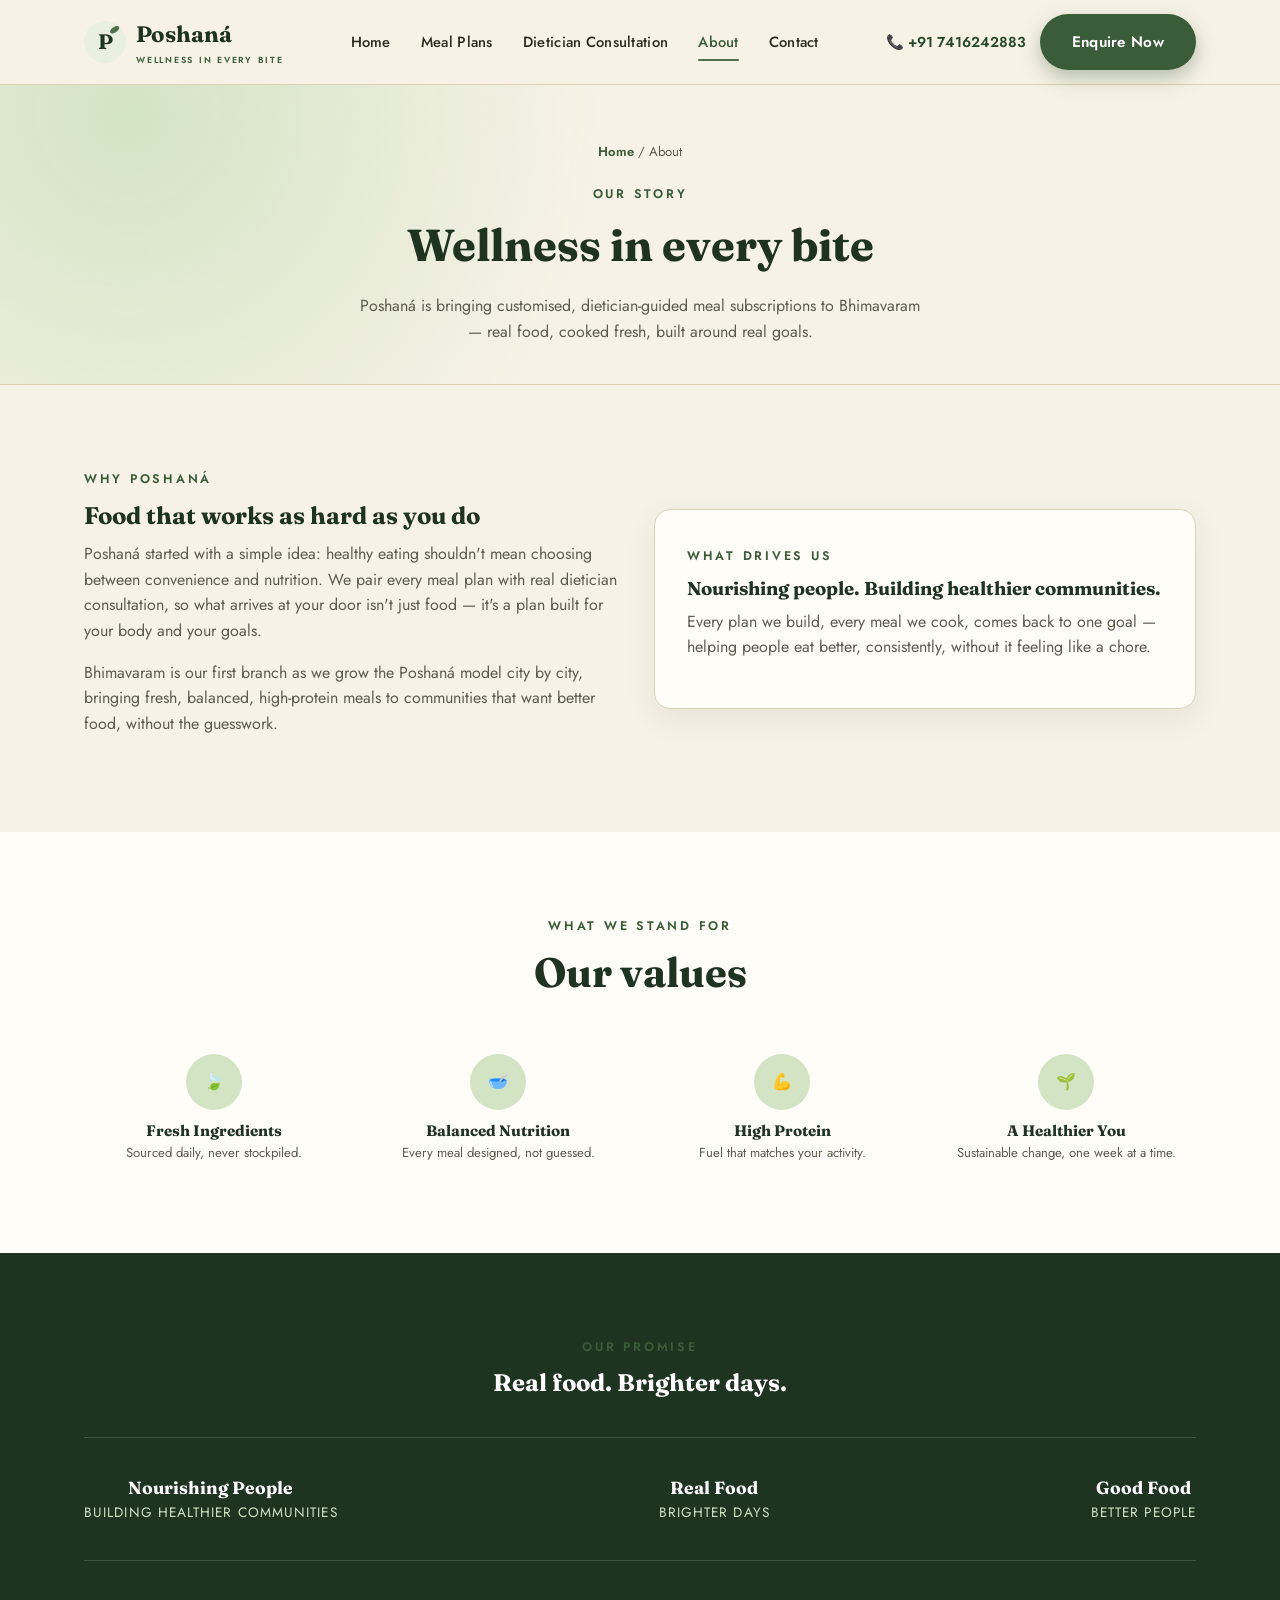
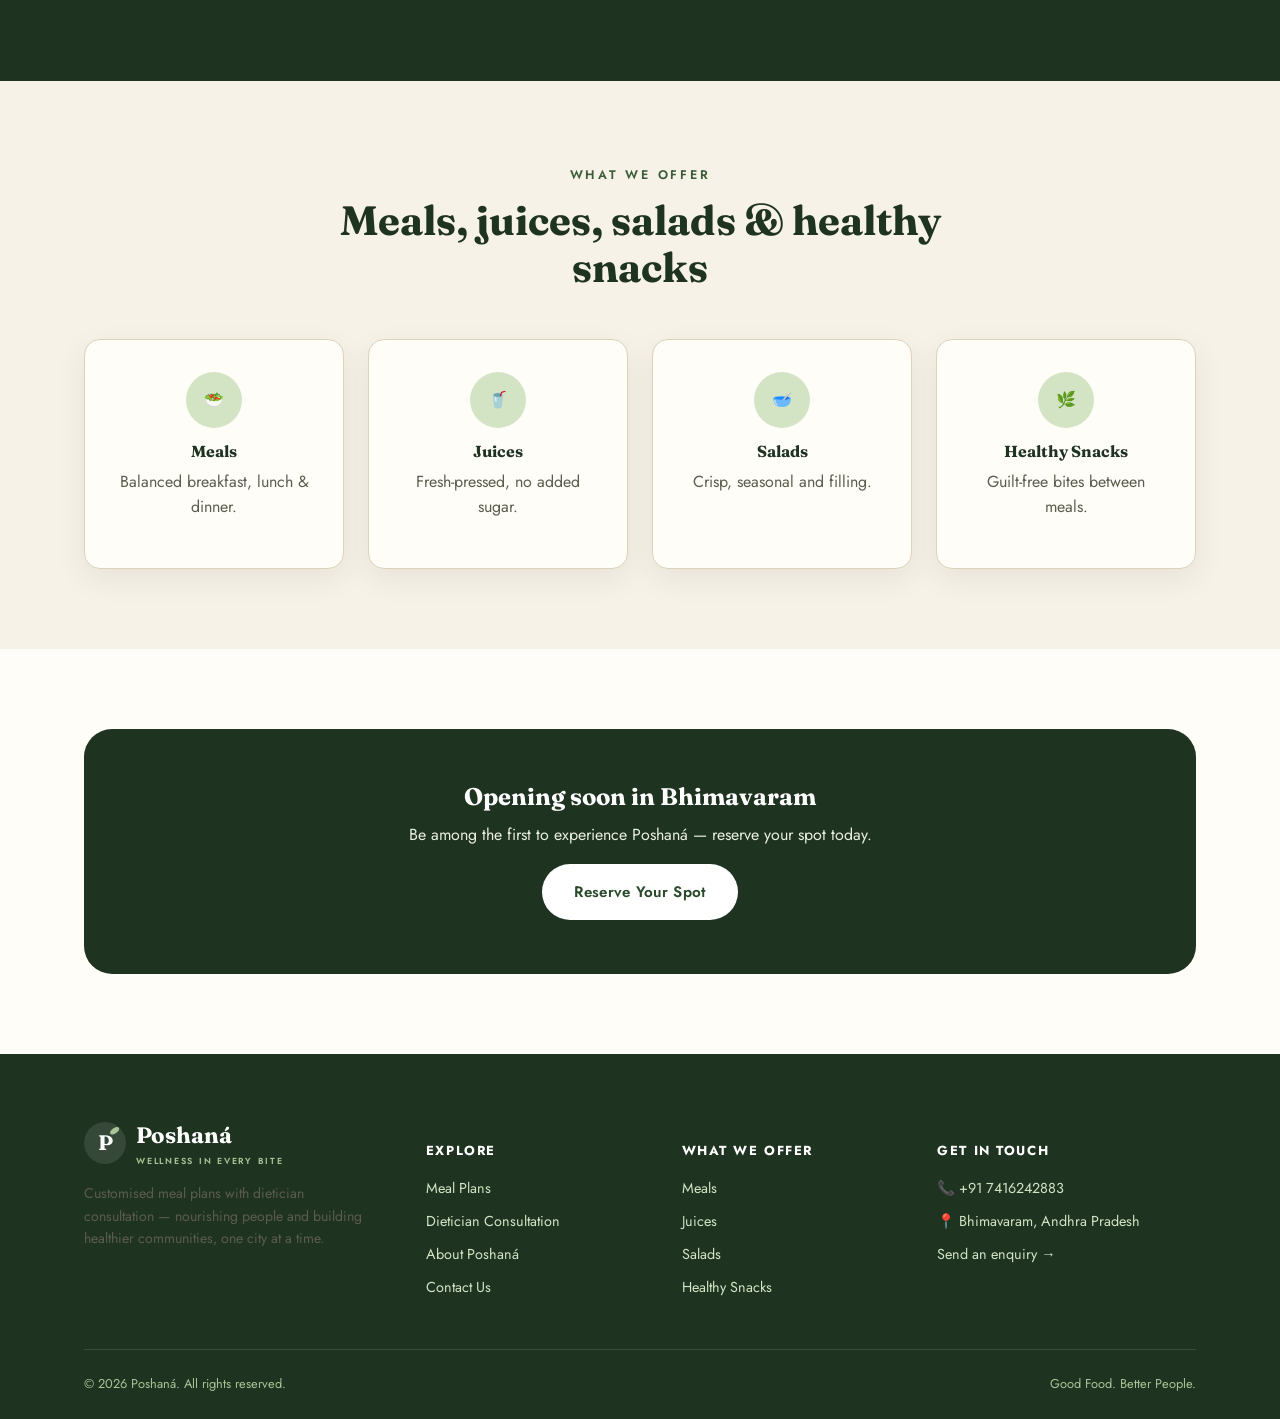
==== about.html @ fd6fdb82 "Build multi-page Poshana website Home, Meal Plans, Dietician Consultation, About and Contact pages w" ====
<!DOCTYPE html>
<html lang="en">
<head>
<meta charset="UTF-8">
<meta name="viewport" content="width=device-width, initial-scale=1.0">
<title>About Poshaná | Wellness in Every Bite</title>
<meta name="description" content="Poshaná is a food franchise bringing customised, dietician-guided meal plans to Bhimavaram — nourishing people and building healthier communities.">
<link rel="icon" href="data:image/svg+xml,<svg xmlns=%22http://www.w3.org/2000/svg%22 viewBox=%220 0 48 48%22><circle cx=%2224%22 cy=%2224%22 r=%2224%22 fill=%22%23284a2b%22/><text x=%2224%22 y=%2233%22 text-anchor=%22middle%22 font-family=%22Georgia,serif%22 font-size=%2226%22 font-weight=%22700%22 fill=%22%23fff%22>P</text></svg>">
<link rel="preconnect" href="https://fonts.googleapis.com">
<link rel="preconnect" href="https://fonts.gstatic.com" crossorigin>
<link href="https://fonts.googleapis.com/css2?family=Fraunces:opsz,wght@9..144,500;9..144,600;9..144,700&family=Jost:wght@400;500;600;700&display=swap" rel="stylesheet">
<link rel="stylesheet" href="css/styles.css">
</head>
<body>

<header class="site-header">
  <nav class="nav">
    <a href="index.html" class="brand">
      <svg class="brand-mark" viewBox="0 0 48 48" xmlns="http://www.w3.org/2000/svg" aria-hidden="true">
        <circle cx="24" cy="24" r="24" fill="var(--green-100)"/>
        <text x="24" y="32" text-anchor="middle" font-family="Fraunces, serif" font-size="24" font-weight="700" fill="var(--green-900)">P</text>
        <ellipse cx="35" cy="10" rx="6" ry="3" fill="var(--green-600)" transform="rotate(-35 35 10)"/>
      </svg>
      <span class="brand-text">Poshaná<small>Wellness in Every Bite</small></span>
    </a>
    <ul class="nav-links">
      <li><a href="index.html">Home</a></li>
      <li><a href="plans.html">Meal Plans</a></li>
      <li><a href="dietician.html">Dietician Consultation</a></li>
      <li><a href="about.html">About</a></li>
      <li><a href="contact.html">Contact</a></li>
      <li class="nav-links-mobile"><a href="tel:+917416242883">📞 +91 7416242883</a></li>
      <li class="nav-links-mobile"><a href="contact.html#enquire" class="btn btn-primary btn-block">Enquire Now</a></li>
    </ul>
    <div class="nav-cta">
      <a href="tel:+917416242883" class="nav-phone nav-phone-text">📞 +91 7416242883</a>
      <a href="contact.html#enquire" class="btn btn-primary">Enquire Now</a>
      <button class="nav-toggle" aria-label="Toggle menu"><span></span><span></span><span></span></button>
    </div>
  </nav>
</header>

<section class="page-header">
  <div class="container">
    <div class="breadcrumb"><a href="index.html">Home</a> / About</div>
    <span class="eyebrow">Our story</span>
    <h1>Wellness in every bite</h1>
    <p>Poshaná is bringing customised, dietician-guided meal subscriptions to Bhimavaram — real food, cooked fresh, built around real goals.</p>
  </div>
</section>

<section class="section">
  <div class="container grid-2" style="align-items:center;">
    <div>
      <span class="eyebrow">Why Poshaná</span>
      <h2>Food that works as hard as you do</h2>
      <p>Poshaná started with a simple idea: healthy eating shouldn't mean choosing between convenience and nutrition. We pair every meal plan with real dietician consultation, so what arrives at your door isn't just food — it's a plan built for your body and your goals.</p>
      <p>Bhimavaram is our first branch as we grow the Poshaná model city by city, bringing fresh, balanced, high-protein meals to communities that want better food, without the guesswork.</p>
    </div>
    <div class="card">
      <span class="eyebrow">What drives us</span>
      <h3>Nourishing people. Building healthier communities.</h3>
      <p>Every plan we build, every meal we cook, comes back to one goal — helping people eat better, consistently, without it feeling like a chore.</p>
    </div>
  </div>
</section>

<section class="section section-alt">
  <div class="container">
    <div class="section-header">
      <span class="eyebrow">What we stand for</span>
      <h2>Our values</h2>
    </div>
    <div class="grid-4">
      <div class="feature-item">
        <div class="feature-icon">🍃</div>
        <h4>Fresh Ingredients</h4>
        <p>Sourced daily, never stockpiled.</p>
      </div>
      <div class="feature-item">
        <div class="feature-icon">🥣</div>
        <h4>Balanced Nutrition</h4>
        <p>Every meal designed, not guessed.</p>
      </div>
      <div class="feature-item">
        <div class="feature-icon">💪</div>
        <h4>High Protein</h4>
        <p>Fuel that matches your activity.</p>
      </div>
      <div class="feature-item">
        <div class="feature-icon">🌱</div>
        <h4>A Healthier You</h4>
        <p>Sustainable change, one week at a time.</p>
      </div>
    </div>
  </div>
</section>

<section class="section section-dark">
  <div class="container text-center">
    <span class="eyebrow">Our promise</span>
    <h2>Real food. Brighter days.</h2>
    <div class="mission-strip">
      <div><strong>Nourishing People</strong>Building Healthier Communities</div>
      <div><strong>Real Food</strong>Brighter Days</div>
      <div><strong>Good Food</strong>Better People</div>
    </div>
  </div>
</section>

<section class="section">
  <div class="container">
    <div class="section-header">
      <span class="eyebrow">What we offer</span>
      <h2>Meals, juices, salads & healthy snacks</h2>
    </div>
    <div class="grid-4">
      <div class="card text-center">
        <div class="feature-icon" style="margin:0 auto 14px;">🥗</div>
        <h4>Meals</h4>
        <p>Balanced breakfast, lunch & dinner.</p>
      </div>
      <div class="card text-center">
        <div class="feature-icon" style="margin:0 auto 14px;">🥤</div>
        <h4>Juices</h4>
        <p>Fresh-pressed, no added sugar.</p>
      </div>
      <div class="card text-center">
        <div class="feature-icon" style="margin:0 auto 14px;">🥣</div>
        <h4>Salads</h4>
        <p>Crisp, seasonal and filling.</p>
      </div>
      <div class="card text-center">
        <div class="feature-icon" style="margin:0 auto 14px;">🌿</div>
        <h4>Healthy Snacks</h4>
        <p>Guilt-free bites between meals.</p>
      </div>
    </div>
  </div>
</section>

<section class="section section-alt">
  <div class="container">
    <div class="cta-banner" style="background:var(--green-900);">
      <h2>Opening soon in Bhimavaram</h2>
      <p>Be among the first to experience Poshaná — reserve your spot today.</p>
      <a href="contact.html#enquire" class="btn btn-light">Reserve Your Spot</a>
    </div>
  </div>
</section>

<footer class="site-footer">
  <div class="container">
    <div class="footer-grid">
      <div class="footer-brand">
        <a href="index.html" class="brand">
          <svg class="brand-mark" viewBox="0 0 48 48" xmlns="http://www.w3.org/2000/svg" aria-hidden="true">
            <circle cx="24" cy="24" r="24" fill="rgba(255,255,255,0.1)"/>
            <text x="24" y="32" text-anchor="middle" font-family="Fraunces, serif" font-size="24" font-weight="700" fill="#fff">P</text>
            <ellipse cx="35" cy="10" rx="6" ry="3" fill="var(--green-300)" transform="rotate(-35 35 10)"/>
          </svg>
          <span class="brand-text">Poshaná<small>Wellness in Every Bite</small></span>
        </a>
        <p class="footer-about">Customised meal plans with dietician consultation — nourishing people and building healthier communities, one city at a time.</p>
      </div>
      <div class="footer-col">
        <h5>Explore</h5>
        <ul>
          <li><a href="plans.html">Meal Plans</a></li>
          <li><a href="dietician.html">Dietician Consultation</a></li>
          <li><a href="about.html">About Poshaná</a></li>
          <li><a href="contact.html">Contact Us</a></li>
        </ul>
      </div>
      <div class="footer-col">
        <h5>What We Offer</h5>
        <ul>
          <li>Meals</li>
          <li>Juices</li>
          <li>Salads</li>
          <li>Healthy Snacks</li>
        </ul>
      </div>
      <div class="footer-col">
        <h5>Get In Touch</h5>
        <ul>
          <li>📞 <a href="tel:+917416242883">+91 7416242883</a></li>
          <li>📍 Bhimavaram, Andhra Pradesh</li>
          <li><a href="contact.html#enquire">Send an enquiry →</a></li>
        </ul>
      </div>
    </div>
    <div class="footer-bottom">
      <span>© <span class="current-year">2026</span> Poshaná. All rights reserved.</span>
      <span>Good Food. Better People.</span>
    </div>
  </div>
</footer>

<script type="module" src="js/firebase.js"></script>
<script src="js/script.js"></script>
</body>
</html>
---- css/styles.css ----
/* ============================================
   Poshaná — Wellness in Every Bite
   Shared stylesheet
   ============================================ */

:root {
  --cream: #f7f2e7;
  --cream-dark: #eee5d2;
  --paper: #fffdf8;
  --green-900: #1f3321;
  --green-800: #284a2b;
  --green-700: #3a5c38;
  --green-600: #4f7048;
  --green-300: #a9c497;
  --green-200: #d3e4c4;
  --green-100: #e9f0e0;
  --text: #2a2a20;
  --text-muted: #5c5c4e;
  --border: #dcd2b8;
  --shadow: 0 10px 30px rgba(31, 51, 33, 0.08);
  --radius-sm: 8px;
  --radius-md: 16px;
  --radius-lg: 28px;
  --font-display: "Fraunces", Georgia, serif;
  --font-body: "Jost", "Segoe UI", sans-serif;
}

* { box-sizing: border-box; }

html { scroll-behavior: smooth; }

body {
  margin: 0;
  font-family: var(--font-body);
  color: var(--text);
  background: var(--cream);
  line-height: 1.6;
}

img { max-width: 100%; display: block; }

a { color: inherit; text-decoration: none; }

ul { margin: 0; padding: 0; list-style: none; }

h1, h2, h3, h4 {
  font-family: var(--font-display);
  color: var(--green-900);
  margin: 0 0 0.5em;
  line-height: 1.15;
}

p { margin: 0 0 1em; color: var(--text-muted); }

.container {
  width: 100%;
  max-width: 1160px;
  margin: 0 auto;
  padding: 0 24px;
}

.eyebrow {
  display: inline-block;
  font-family: var(--font-body);
  font-size: 0.78rem;
  font-weight: 600;
  letter-spacing: 0.22em;
  text-transform: uppercase;
  color: var(--green-700);
  margin-bottom: 0.9em;
}

.section {
  padding: 80px 0;
}

.section-header {
  max-width: 640px;
  margin: 0 auto 48px;
  text-align: center;
}

.section-header h2 { font-size: clamp(1.8rem, 3.2vw, 2.6rem); }

.section-alt { background: var(--paper); }

.section-dark {
  background: var(--green-900);
  color: var(--green-100);
}
.section-dark h2, .section-dark h3 { color: #fff; }
.section-dark p { color: var(--green-200); }

/* Buttons */
.btn {
  display: inline-flex;
  align-items: center;
  gap: 8px;
  padding: 14px 30px;
  border-radius: 999px;
  font-family: var(--font-body);
  font-weight: 600;
  font-size: 0.95rem;
  letter-spacing: 0.02em;
  border: 2px solid transparent;
  cursor: pointer;
  transition: transform 0.15s ease, box-shadow 0.15s ease, background 0.15s ease, color 0.15s ease;
}
.btn:hover { transform: translateY(-2px); }

.btn-primary {
  background: var(--green-700);
  color: #fff;
  box-shadow: 0 8px 20px rgba(58, 92, 56, 0.35);
}
.btn-primary:hover { background: var(--green-800); }

.btn-outline {
  background: transparent;
  border-color: var(--green-700);
  color: var(--green-700);
}
.btn-outline:hover { background: var(--green-700); color: #fff; }

.btn-light {
  background: #fff;
  color: var(--green-800);
}
.btn-light:hover { background: var(--green-100); }

.btn-block { width: 100%; justify-content: center; }

/* ============ Header ============ */
.site-header {
  position: sticky;
  top: 0;
  z-index: 50;
  background: rgba(247, 242, 231, 0.92);
  backdrop-filter: blur(8px);
  border-bottom: 1px solid var(--border);
}

.nav {
  display: flex;
  align-items: center;
  justify-content: space-between;
  padding: 14px 24px;
  max-width: 1160px;
  margin: 0 auto;
}

.brand { display: flex; align-items: center; gap: 10px; }
.brand-mark {
  width: 42px;
  height: 42px;
  flex-shrink: 0;
}
.brand-text {
  font-family: var(--font-display);
  font-weight: 700;
  font-size: 1.4rem;
  color: var(--green-900);
}
.brand-text small {
  display: block;
  font-family: var(--font-body);
  font-size: 0.55rem;
  font-weight: 600;
  letter-spacing: 0.2em;
  color: var(--green-700);
  text-transform: uppercase;
}

.nav-links {
  display: flex;
  align-items: center;
  gap: 30px;
}
.nav-links a {
  font-size: 0.92rem;
  font-weight: 500;
  letter-spacing: 0.02em;
  color: var(--text);
  position: relative;
  padding: 6px 0;
}
.nav-links a:hover, .nav-links a.active { color: var(--green-700); }
.nav-links a.active::after {
  content: "";
  position: absolute;
  left: 0; right: 0; bottom: -2px;
  height: 2px;
  background: var(--green-600);
  border-radius: 2px;
}

.nav-cta { display: flex; align-items: center; gap: 14px; }
.nav-phone {
  display: flex;
  align-items: center;
  gap: 6px;
  font-size: 0.9rem;
  font-weight: 600;
  color: var(--green-800);
}

.nav-toggle {
  display: none;
  flex-direction: column;
  gap: 5px;
  background: none;
  border: none;
  cursor: pointer;
  padding: 6px;
}
.nav-toggle span {
  width: 24px;
  height: 2px;
  background: var(--green-900);
  border-radius: 2px;
}

/* ============ Hero ============ */
.hero {
  position: relative;
  overflow: hidden;
  padding: 72px 0 90px;
  background:
    radial-gradient(circle at 15% 20%, var(--green-200) 0%, transparent 45%),
    radial-gradient(circle at 85% 80%, var(--green-100) 0%, transparent 50%),
    var(--cream);
}

.hero-badge {
  display: inline-flex;
  align-items: center;
  gap: 10px;
  background: var(--green-700);
  color: #fff;
  padding: 10px 22px;
  border-radius: 999px;
  font-size: 0.85rem;
  font-weight: 600;
  letter-spacing: 0.15em;
  text-transform: uppercase;
  margin-bottom: 26px;
}
.hero-badge .dot {
  width: 8px; height: 8px;
  border-radius: 50%;
  background: #cfe8b8;
  animation: pulse 1.6s infinite;
}
@keyframes pulse {
  0%, 100% { opacity: 1; transform: scale(1); }
  50% { opacity: 0.4; transform: scale(1.4); }
}

.hero-grid {
  display: grid;
  grid-template-columns: 1.1fr 0.9fr;
  gap: 48px;
  align-items: center;
}

.hero h1 {
  font-size: clamp(2.4rem, 5vw, 3.6rem);
  margin-bottom: 0.3em;
}
.hero h1 .accent { color: var(--green-700); }

.hero-lede {
  font-size: 1.1rem;
  max-width: 480px;
}

.hero-actions {
  display: flex;
  flex-wrap: wrap;
  gap: 16px;
  margin-top: 30px;
}

.hero-meta {
  margin-top: 36px;
  display: flex;
  gap: 28px;
  flex-wrap: wrap;
}
.hero-meta div { font-size: 0.9rem; color: var(--text-muted); }
.hero-meta strong { display: block; color: var(--green-900); font-family: var(--font-display); font-size: 1.3rem; }

.hero-art {
  position: relative;
  background: var(--paper);
  border-radius: var(--radius-lg);
  box-shadow: var(--shadow);
  padding: 32px;
  border: 1px solid var(--border);
}
.hero-art-leaf {
  position: absolute;
  top: -30px; right: -20px;
  width: 90px;
  opacity: 0.5;
}
.hero-tags {
  display: flex;
  flex-wrap: wrap;
  gap: 10px;
  margin-top: 20px;
}
.hero-tag {
  background: var(--green-100);
  color: var(--green-800);
  font-size: 0.8rem;
  font-weight: 600;
  padding: 8px 14px;
  border-radius: 999px;
}

/* ============ Feature strip ============ */
.feature-strip {
  display: grid;
  grid-template-columns: repeat(4, 1fr);
  gap: 20px;
  margin-top: 56px;
}
.feature-item {
  text-align: center;
  padding: 10px;
}
.feature-icon {
  width: 56px; height: 56px;
  margin: 0 auto 12px;
  border-radius: 50%;
  background: var(--green-200);
  display: flex; align-items: center; justify-content: center;
  color: var(--green-800);
}
.feature-item h4 { font-size: 0.95rem; margin-bottom: 0.2em; }
.feature-item p { font-size: 0.82rem; margin: 0; }

/* ============ Cards ============ */
.grid-3 { display: grid; grid-template-columns: repeat(3, 1fr); gap: 28px; }
.grid-2 { display: grid; grid-template-columns: repeat(2, 1fr); gap: 28px; }
.grid-4 { display: grid; grid-template-columns: repeat(4, 1fr); gap: 24px; }

.card {
  background: var(--paper);
  border: 1px solid var(--border);
  border-radius: var(--radius-md);
  padding: 32px;
  box-shadow: var(--shadow);
}

.step-card {
  position: relative;
  background: var(--paper);
  border: 1px solid var(--border);
  border-radius: var(--radius-md);
  padding: 30px 26px;
}
.step-num {
  display: inline-flex;
  align-items: center;
  justify-content: center;
  width: 40px; height: 40px;
  border-radius: 50%;
  background: var(--green-700);
  color: #fff;
  font-family: var(--font-display);
  font-weight: 700;
  margin-bottom: 16px;
}

/* ============ Plan cards ============ */
.plan-card {
  background: var(--paper);
  border: 1px solid var(--border);
  border-radius: var(--radius-lg);
  padding: 36px 30px;
  display: flex;
  flex-direction: column;
  box-shadow: var(--shadow);
  position: relative;
}
.plan-card.featured {
  border-color: var(--green-700);
  background: var(--green-900);
  color: #fff;
  transform: translateY(-10px);
}
.plan-card.featured h3, .plan-card.featured .plan-tagline { color: #fff; }
.plan-card.featured .plan-feature-list li { color: var(--green-100); }
.plan-card.featured .plan-feature-list li::before { color: var(--green-300); }
.plan-badge {
  position: absolute;
  top: -14px; left: 30px;
  background: var(--green-600);
  color: #fff;
  font-size: 0.72rem;
  font-weight: 700;
  letter-spacing: 0.1em;
  text-transform: uppercase;
  padding: 6px 14px;
  border-radius: 999px;
}
.plan-tagline { font-size: 0.88rem; color: var(--text-muted); margin-bottom: 20px; }
.plan-feature-list { margin: 0 0 28px; flex-grow: 1; }
.plan-feature-list li {
  padding-left: 26px;
  position: relative;
  margin-bottom: 12px;
  font-size: 0.92rem;
  color: var(--text-muted);
}
.plan-feature-list li::before {
  content: "✓";
  position: absolute;
  left: 0;
  color: var(--green-700);
  font-weight: 700;
}

/* ============ Schedule table ============ */
.schedule-table {
  width: 100%;
  border-collapse: collapse;
  background: var(--paper);
  border-radius: var(--radius-md);
  overflow: hidden;
  box-shadow: var(--shadow);
}
.schedule-table th, .schedule-table td {
  padding: 16px 18px;
  text-align: center;
  border-bottom: 1px solid var(--border);
  font-size: 0.92rem;
}
.schedule-table thead th {
  background: var(--green-800);
  color: #fff;
  font-weight: 600;
  letter-spacing: 0.04em;
  text-transform: uppercase;
  font-size: 0.78rem;
}
.schedule-table tbody tr:last-child td { border-bottom: none; }
.schedule-table tbody tr.cheat-day { background: var(--green-100); }
.schedule-table tbody tr.cheat-day td { font-weight: 600; color: var(--green-800); }
.schedule-table td.day-name { font-weight: 600; text-align: left; color: var(--green-900); }

/* ============ Values / mission ============ */
.mission-strip {
  display: flex;
  justify-content: space-between;
  gap: 24px;
  flex-wrap: wrap;
  padding: 36px 0;
  border-top: 1px solid rgba(255,255,255,0.15);
  border-bottom: 1px solid rgba(255,255,255,0.15);
  margin: 40px 0;
}
.mission-strip div { font-size: 0.85rem; letter-spacing: 0.08em; text-transform: uppercase; color: var(--green-200); }
.mission-strip strong { display: block; font-family: var(--font-display); font-size: 1.1rem; color: #fff; text-transform: none; letter-spacing: 0; }

/* ============ Forms ============ */
.form-wrap {
  background: var(--paper);
  border: 1px solid var(--border);
  border-radius: var(--radius-lg);
  padding: 36px;
  box-shadow: var(--shadow);
}
.form-row { display: grid; grid-template-columns: 1fr 1fr; gap: 18px; }
.field { margin-bottom: 18px; }
.field label {
  display: block;
  font-size: 0.82rem;
  font-weight: 600;
  color: var(--green-900);
  margin-bottom: 6px;
}
.field input, .field select, .field textarea {
  width: 100%;
  padding: 12px 14px;
  border: 1px solid var(--border);
  border-radius: var(--radius-sm);
  font-family: var(--font-body);
  font-size: 0.95rem;
  background: var(--cream);
  color: var(--text);
}
.field input:focus, .field select:focus, .field textarea:focus {
  outline: 2px solid var(--green-600);
  outline-offset: 1px;
}
.field textarea { resize: vertical; min-height: 100px; }

.form-note { font-size: 0.8rem; color: var(--text-muted); margin-top: 10px; }
.form-status {
  margin-top: 14px;
  font-size: 0.9rem;
  font-weight: 600;
  display: none;
}
.form-status.success { color: var(--green-700); display: block; }
.form-status.error { color: #a33; display: block; }

/* ============ Contact info blocks ============ */
.info-block {
  display: flex;
  gap: 16px;
  align-items: flex-start;
  margin-bottom: 26px;
}
.info-icon {
  width: 46px; height: 46px;
  border-radius: 50%;
  background: var(--green-200);
  color: var(--green-800);
  display: flex; align-items: center; justify-content: center;
  flex-shrink: 0;
}
.info-block h4 { margin-bottom: 4px; font-size: 1rem; }
.info-block p { margin: 0; font-size: 0.9rem; }

.map-frame {
  width: 100%;
  height: 280px;
  border: 0;
  border-radius: var(--radius-md);
  filter: grayscale(0.2);
}

/* ============ CTA banner ============ */
.cta-banner {
  background: var(--green-700);
  border-radius: var(--radius-lg);
  padding: 54px;
  text-align: center;
  color: #fff;
}
.cta-banner h2 { color: #fff; }
.cta-banner p { color: var(--green-100); }

/* ============ Footer ============ */
.site-footer {
  background: var(--green-900);
  color: var(--green-200);
  padding: 64px 0 24px;
}
.footer-grid {
  display: grid;
  grid-template-columns: 1.4fr 1fr 1fr 1.2fr;
  gap: 40px;
  padding-bottom: 40px;
  border-bottom: 1px solid rgba(255,255,255,0.12);
}
.footer-brand .brand-text { color: #fff; }
.footer-brand .brand-text small { color: var(--green-300); }
.footer-about { font-size: 0.88rem; margin-top: 14px; max-width: 280px; }
.footer-col h5 {
  color: #fff;
  font-family: var(--font-body);
  font-size: 0.82rem;
  font-weight: 700;
  letter-spacing: 0.12em;
  text-transform: uppercase;
  margin-bottom: 16px;
}
.footer-col ul li { margin-bottom: 10px; font-size: 0.9rem; }
.footer-col ul li a:hover { color: #fff; }
.footer-bottom {
  display: flex;
  justify-content: space-between;
  flex-wrap: wrap;
  gap: 10px;
  padding-top: 24px;
  font-size: 0.8rem;
  color: var(--green-300);
}

/* ============ Page header (inner pages) ============ */
.page-header {
  padding: 56px 0 40px;
  text-align: center;
  background:
    radial-gradient(circle at 10% 10%, var(--green-200) 0%, transparent 40%),
    var(--cream);
  border-bottom: 1px solid var(--border);
}
.page-header .eyebrow { margin-bottom: 14px; }
.page-header h1 { font-size: clamp(2rem, 4vw, 2.8rem); }
.page-header p { max-width: 560px; margin: 14px auto 0; }
.breadcrumb { font-size: 0.82rem; color: var(--text-muted); margin-bottom: 18px; }
.breadcrumb a { color: var(--green-700); font-weight: 600; }

/* ============ FAQ ============ */
.faq-item {
  background: var(--paper);
  border: 1px solid var(--border);
  border-radius: var(--radius-md);
  margin-bottom: 14px;
  overflow: hidden;
}
.faq-q {
  width: 100%;
  text-align: left;
  background: none;
  border: none;
  padding: 20px 24px;
  font-family: var(--font-body);
  font-weight: 600;
  font-size: 0.98rem;
  color: var(--green-900);
  cursor: pointer;
  display: flex;
  justify-content: space-between;
  align-items: center;
  gap: 14px;
}
.faq-q .icon { transition: transform 0.2s ease; font-size: 1.2rem; color: var(--green-700); }
.faq-item.open .faq-q .icon { transform: rotate(45deg); }
.faq-a {
  max-height: 0;
  overflow: hidden;
  transition: max-height 0.25s ease;
  padding: 0 24px;
}
.faq-item.open .faq-a { max-height: 240px; padding-bottom: 20px; }
.faq-a p { margin: 0; font-size: 0.92rem; }

/* ============ Utility ============ */
.text-center { text-align: center; }
.mt-0 { margin-top: 0; }
.chip-row { display: flex; gap: 10px; flex-wrap: wrap; justify-content: center; }
.chip {
  background: var(--green-100);
  color: var(--green-800);
  font-size: 0.8rem;
  font-weight: 600;
  padding: 7px 16px;
  border-radius: 999px;
}

/* ============ Responsive ============ */
@media (max-width: 960px) {
  .hero-grid { grid-template-columns: 1fr; }
  .feature-strip { grid-template-columns: repeat(2, 1fr); }
  .grid-3, .grid-4 { grid-template-columns: repeat(2, 1fr); }
  .footer-grid { grid-template-columns: 1fr 1fr; }
  .plan-card.featured { transform: none; }
}

.nav-links-mobile { display: none; }

@media (max-width: 720px) {
  .nav-links, .nav-phone-text { display: none; }
  .nav-cta .btn-primary { display: none; }
  .nav-links.open {
    display: flex;
    position: absolute;
    top: 100%; left: 0; right: 0;
    background: var(--cream);
    flex-direction: column;
    padding: 20px 24px;
    border-bottom: 1px solid var(--border);
    gap: 16px;
  }
  .nav-links-mobile { display: block; }
  .nav-toggle { display: flex; }
  .grid-3, .grid-4, .grid-2 { grid-template-columns: 1fr; }
  .feature-strip { grid-template-columns: 1fr 1fr; }
  .form-row { grid-template-columns: 1fr; }
  .footer-grid { grid-template-columns: 1fr; }
  .mission-strip { flex-direction: column; gap: 14px; }
  .cta-banner { padding: 36px 22px; }
  .section { padding: 56px 0; }
}

@media (max-width: 400px) {
  .nav { padding: 12px 16px; }
  .brand-text { font-size: 1.15rem; }
  .brand-text small { font-size: 0.5rem; }
  .brand-mark { width: 36px; height: 36px; }
}
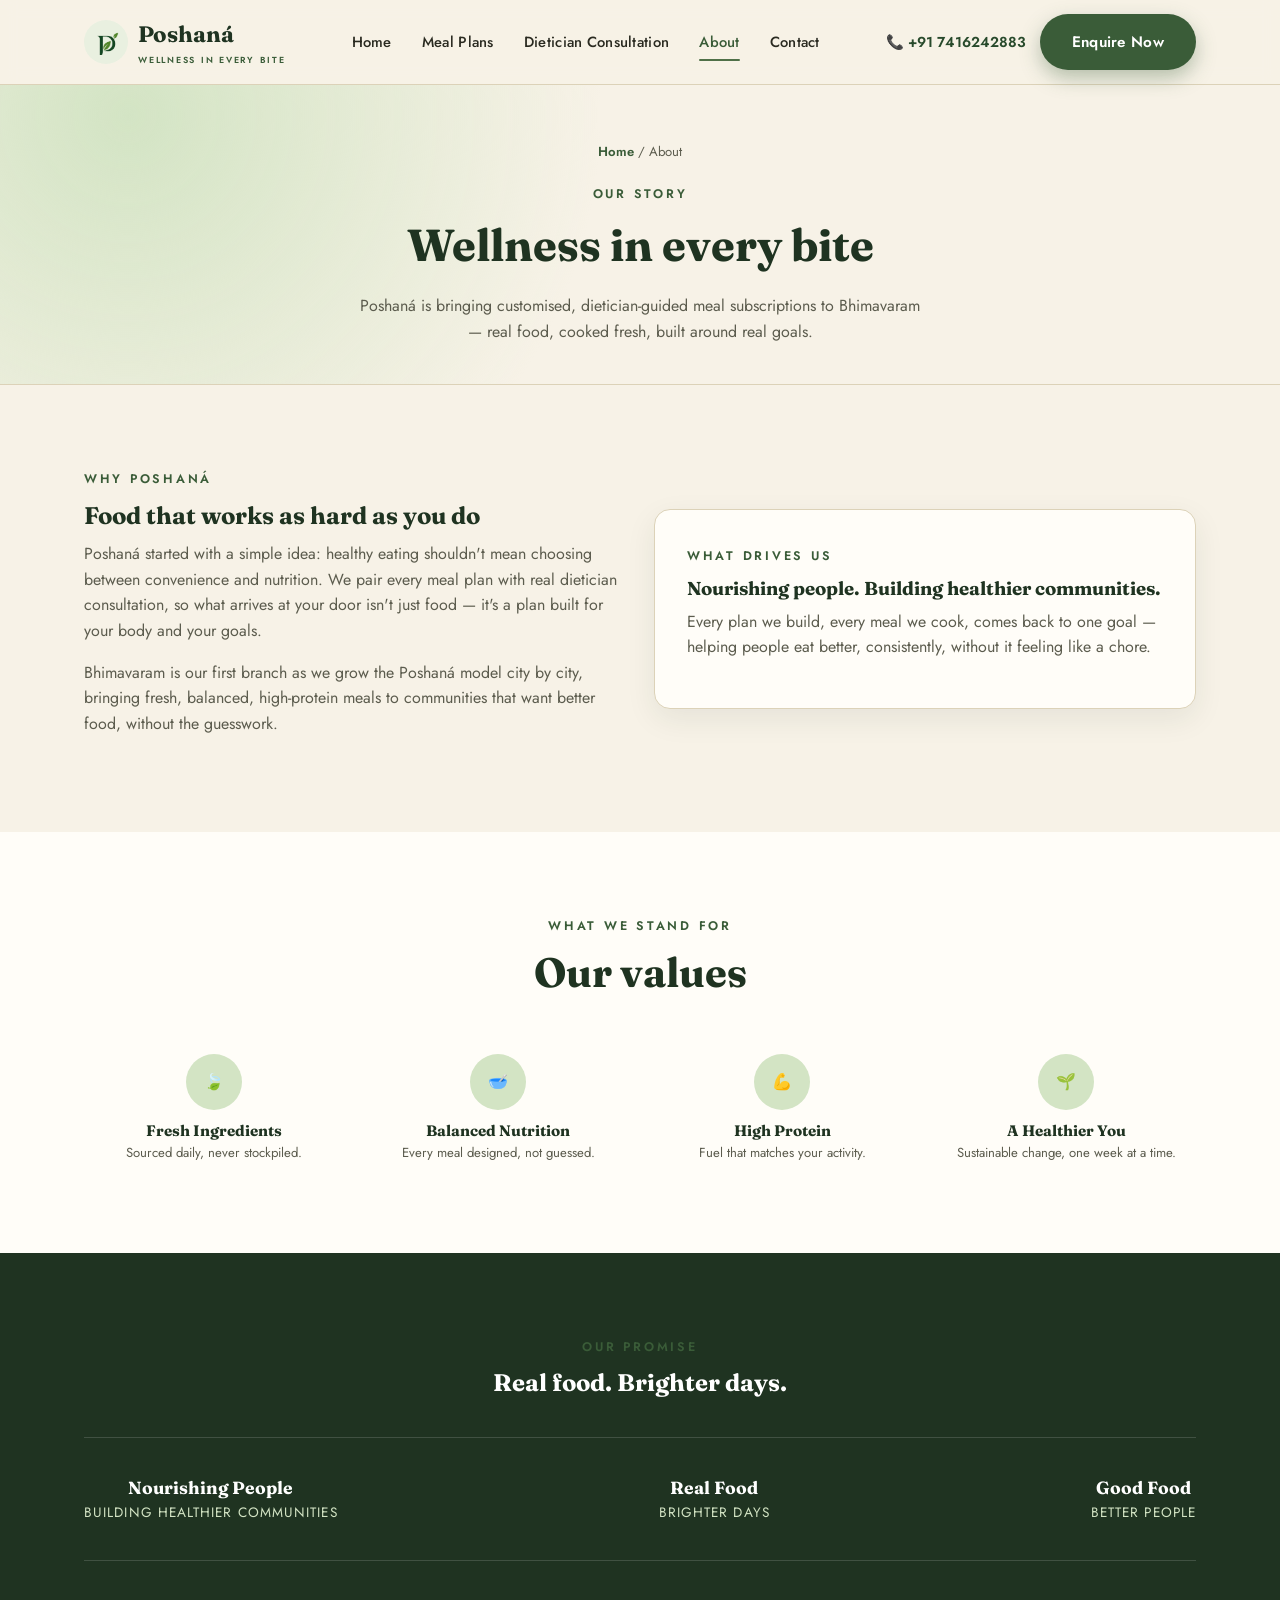
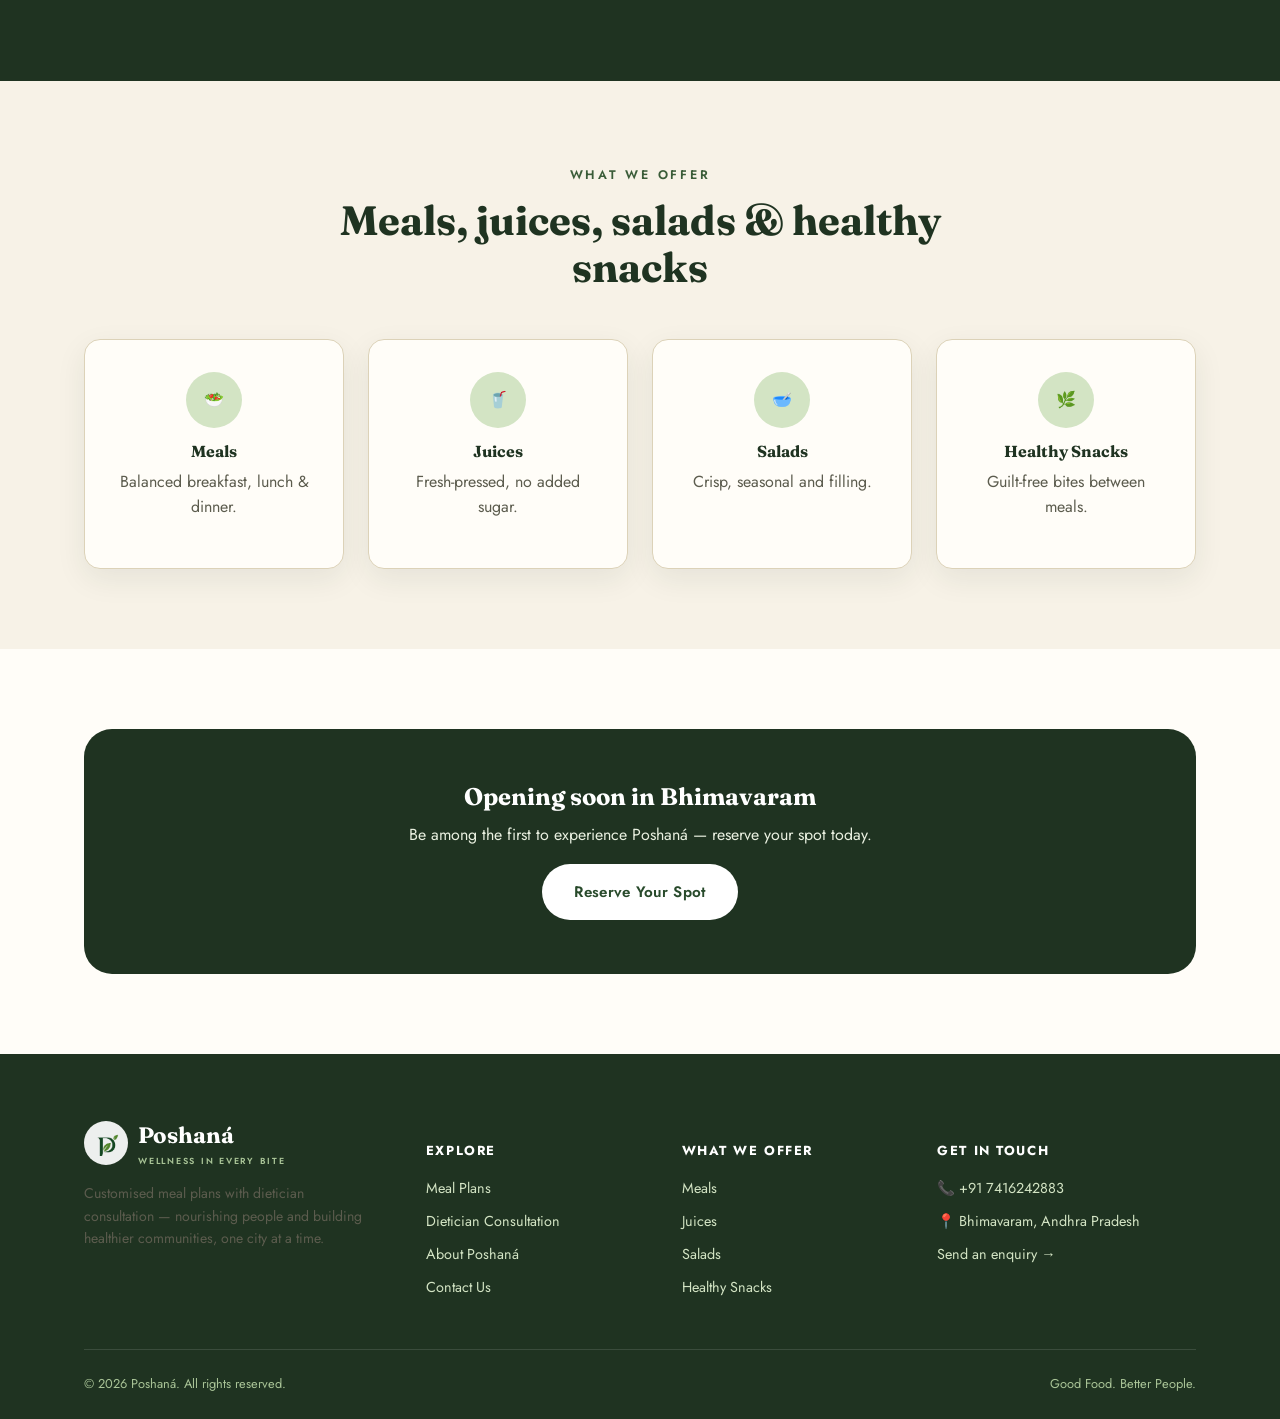
==== commit 6f51ec18: "Apply real Poshaná logo across the site Replace the placeholder inline-SVG monogram with the actual " ====
--- a/about.html
+++ b/about.html
@@ -5,7 +5,7 @@
 <meta name="viewport" content="width=device-width, initial-scale=1.0">
 <title>About Poshaná | Wellness in Every Bite</title>
 <meta name="description" content="Poshaná is a food franchise bringing customised, dietician-guided meal plans to Bhimavaram — nourishing people and building healthier communities.">
-<link rel="icon" href="data:image/svg+xml,<svg xmlns=%22http://www.w3.org/2000/svg%22 viewBox=%220 0 48 48%22><circle cx=%2224%22 cy=%2224%22 r=%2224%22 fill=%22%23284a2b%22/><text x=%2224%22 y=%2233%22 text-anchor=%22middle%22 font-family=%22Georgia,serif%22 font-size=%2226%22 font-weight=%22700%22 fill=%22%23fff%22>P</text></svg>">
+<link rel="icon" type="image/png" href="assets/favicon.png">
 <link rel="preconnect" href="https://fonts.googleapis.com">
 <link rel="preconnect" href="https://fonts.gstatic.com" crossorigin>
 <link href="https://fonts.googleapis.com/css2?family=Fraunces:opsz,wght@9..144,500;9..144,600;9..144,700&family=Jost:wght@400;500;600;700&display=swap" rel="stylesheet">
@@ -16,11 +16,7 @@
 <header class="site-header">
   <nav class="nav">
     <a href="index.html" class="brand">
-      <svg class="brand-mark" viewBox="0 0 48 48" xmlns="http://www.w3.org/2000/svg" aria-hidden="true">
-        <circle cx="24" cy="24" r="24" fill="var(--green-100)"/>
-        <text x="24" y="32" text-anchor="middle" font-family="Fraunces, serif" font-size="24" font-weight="700" fill="var(--green-900)">P</text>
-        <ellipse cx="35" cy="10" rx="6" ry="3" fill="var(--green-600)" transform="rotate(-35 35 10)"/>
-      </svg>
+      <span class="brand-mark"><img src="assets/logo-icon.png" alt="Poshaná logo"></span>
       <span class="brand-text">Poshaná<small>Wellness in Every Bite</small></span>
     </a>
     <ul class="nav-links">
@@ -154,11 +150,7 @@
     <div class="footer-grid">
       <div class="footer-brand">
         <a href="index.html" class="brand">
-          <svg class="brand-mark" viewBox="0 0 48 48" xmlns="http://www.w3.org/2000/svg" aria-hidden="true">
-            <circle cx="24" cy="24" r="24" fill="rgba(255,255,255,0.1)"/>
-            <text x="24" y="32" text-anchor="middle" font-family="Fraunces, serif" font-size="24" font-weight="700" fill="#fff">P</text>
-            <ellipse cx="35" cy="10" rx="6" ry="3" fill="var(--green-300)" transform="rotate(-35 35 10)"/>
-          </svg>
+          <span class="brand-mark"><img src="assets/logo-icon.png" alt="Poshaná logo"></span>
           <span class="brand-text">Poshaná<small>Wellness in Every Bite</small></span>
         </a>
         <p class="footer-about">Customised meal plans with dietician consultation — nourishing people and building healthier communities, one city at a time.</p>
--- a/css/styles.css
+++ b/css/styles.css
@@ -151,10 +151,22 @@
 
 .brand { display: flex; align-items: center; gap: 10px; }
 .brand-mark {
-  width: 42px;
-  height: 42px;
+  width: 44px;
+  height: 44px;
   flex-shrink: 0;
-}
+  border-radius: 50%;
+  background: var(--green-100);
+  display: flex;
+  align-items: center;
+  justify-content: center;
+  padding: 7px;
+}
+.brand-mark img {
+  width: 100%;
+  height: 100%;
+  object-fit: contain;
+}
+.footer-brand .brand-mark { background: rgba(255, 255, 255, 0.92); }
 .brand-text {
   font-family: var(--font-display);
   font-weight: 700;
@@ -202,6 +214,11 @@
   font-size: 0.9rem;
   font-weight: 600;
   color: var(--green-800);
+  white-space: nowrap;
+}
+
+@media (max-width: 920px) {
+  .nav-phone-text { display: none; }
 }
 
 .nav-toggle {
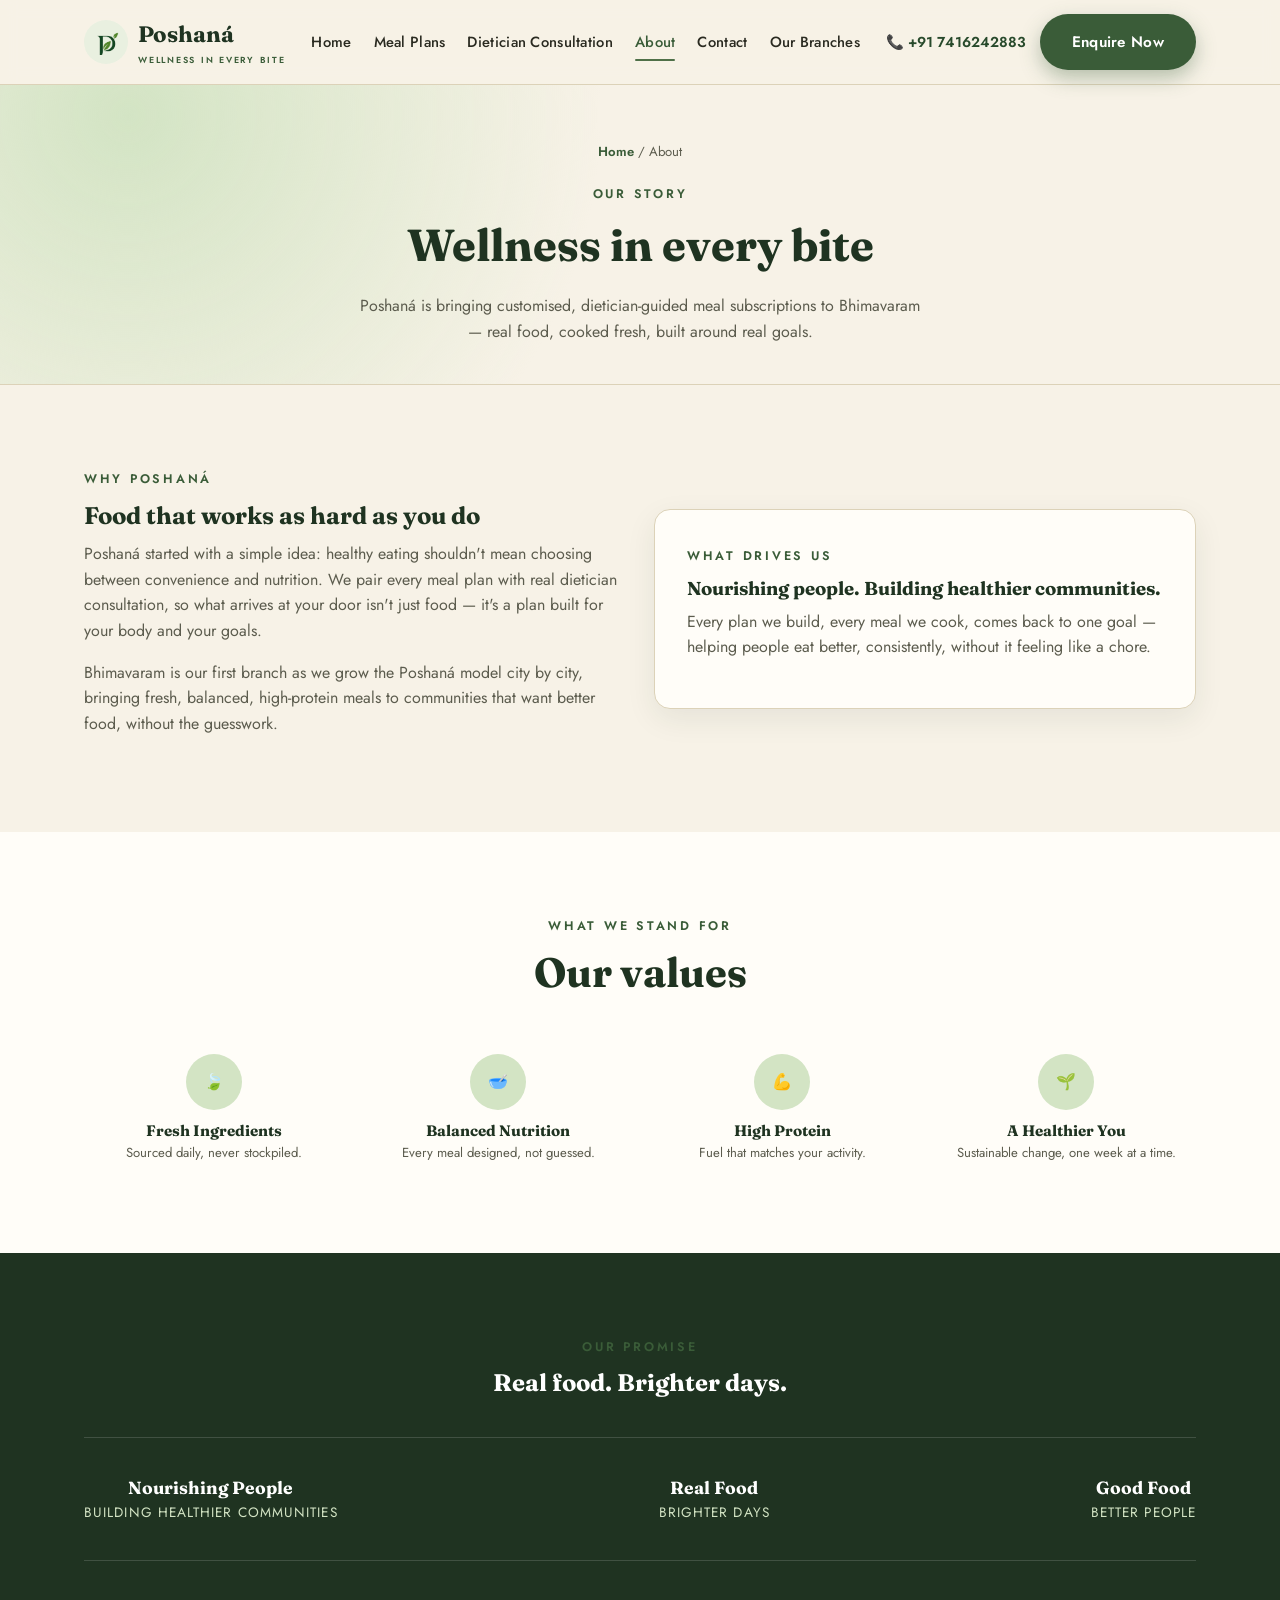
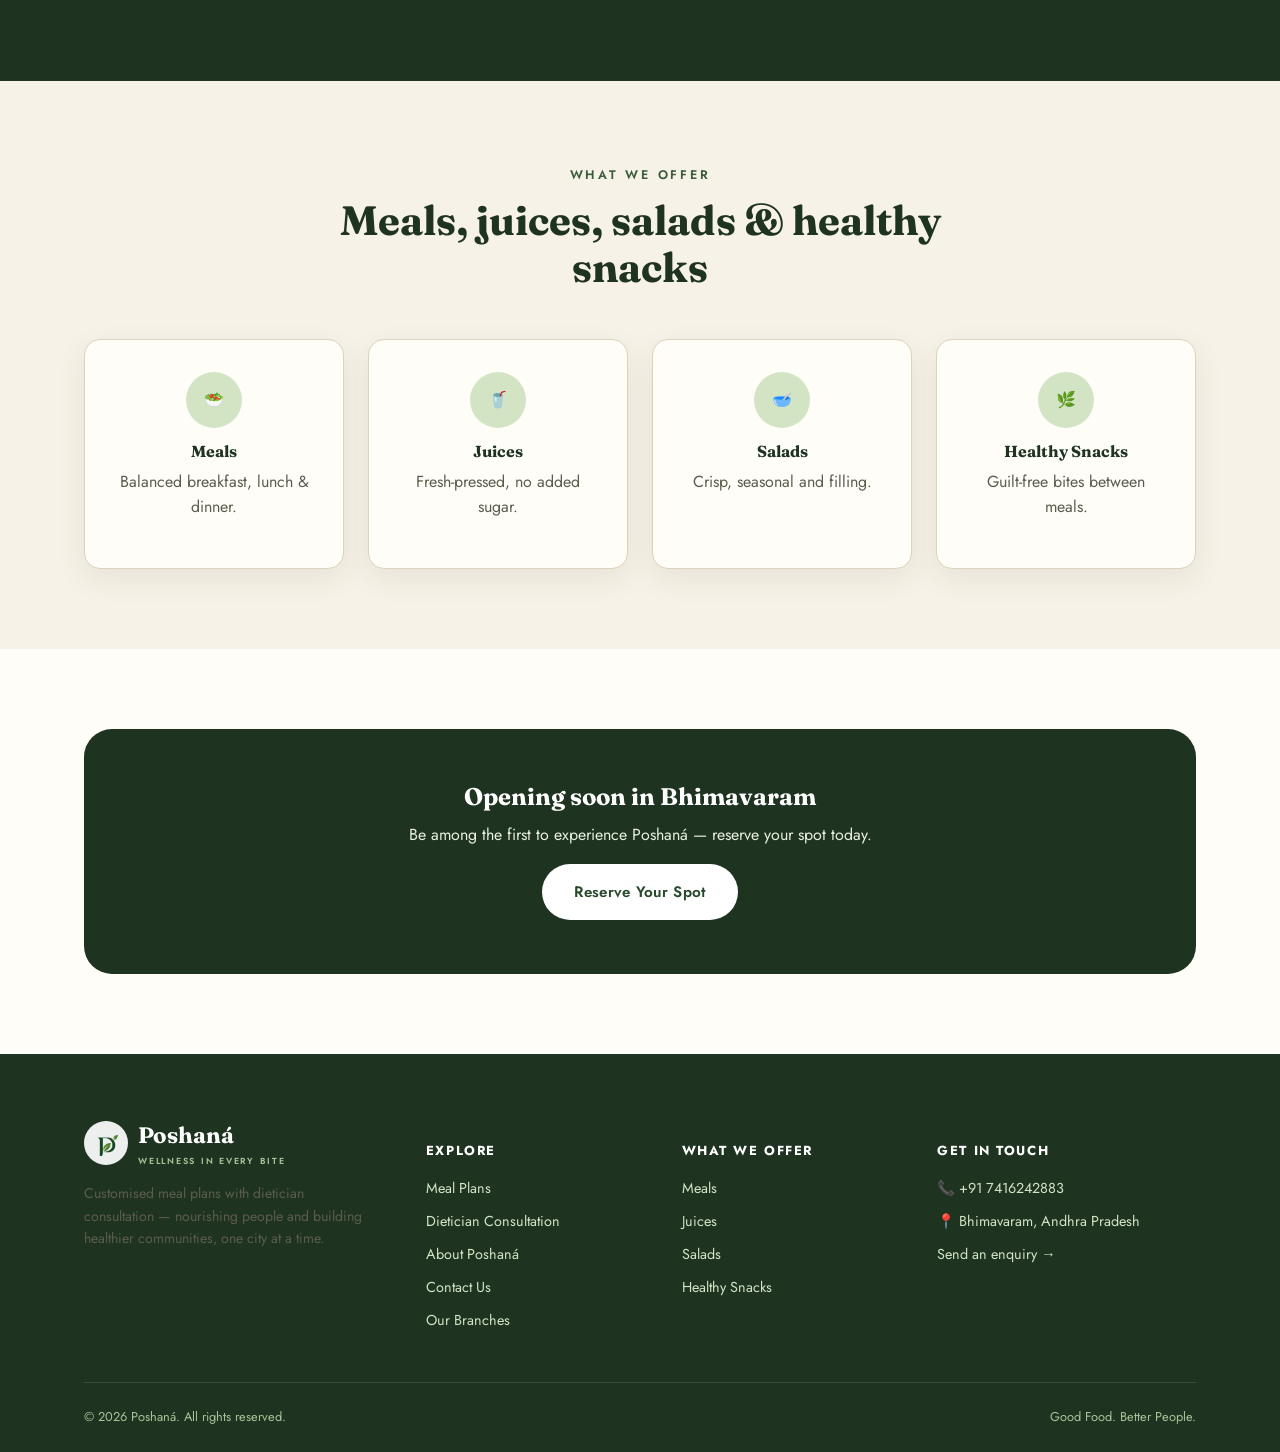
==== commit f18097bf: "Add Our Branches page fed from Firestore New /branches collection (city, email, contactNumber, locat" ====
--- a/about.html
+++ b/about.html
@@ -25,6 +25,7 @@
       <li><a href="dietician.html">Dietician Consultation</a></li>
       <li><a href="about.html">About</a></li>
       <li><a href="contact.html">Contact</a></li>
+      <li><a href="branches.html">Our Branches</a></li>
       <li class="nav-links-mobile"><a href="tel:+917416242883">📞 +91 7416242883</a></li>
       <li class="nav-links-mobile"><a href="contact.html#enquire" class="btn btn-primary btn-block">Enquire Now</a></li>
     </ul>
@@ -162,6 +163,7 @@
           <li><a href="dietician.html">Dietician Consultation</a></li>
           <li><a href="about.html">About Poshaná</a></li>
           <li><a href="contact.html">Contact Us</a></li>
+          <li><a href="branches.html">Our Branches</a></li>
         </ul>
       </div>
       <div class="footer-col">
--- a/css/styles.css
+++ b/css/styles.css
@@ -186,7 +186,7 @@
 .nav-links {
   display: flex;
   align-items: center;
-  gap: 30px;
+  gap: 22px;
 }
 .nav-links a {
   font-size: 0.92rem;
@@ -195,6 +195,7 @@
   color: var(--text);
   position: relative;
   padding: 6px 0;
+  white-space: nowrap;
 }
 .nav-links a:hover, .nav-links a.active { color: var(--green-700); }
 .nav-links a.active::after {
@@ -441,19 +442,24 @@
 }
 
 /* ============ Schedule table ============ */
+.table-scroll {
+  border-radius: var(--radius-md);
+  box-shadow: var(--shadow);
+  overflow-x: auto;
+  -webkit-overflow-scrolling: touch;
+}
 .schedule-table {
   width: 100%;
+  min-width: 420px;
   border-collapse: collapse;
   background: var(--paper);
-  border-radius: var(--radius-md);
-  overflow: hidden;
-  box-shadow: var(--shadow);
 }
 .schedule-table th, .schedule-table td {
   padding: 16px 18px;
   text-align: center;
   border-bottom: 1px solid var(--border);
   font-size: 0.92rem;
+  white-space: nowrap;
 }
 .schedule-table thead th {
   background: var(--green-800);
@@ -465,8 +471,17 @@
 }
 .schedule-table tbody tr:last-child td { border-bottom: none; }
 .schedule-table tbody tr.cheat-day { background: var(--green-100); }
-.schedule-table tbody tr.cheat-day td { font-weight: 600; color: var(--green-800); }
+.schedule-table tbody tr.cheat-day td { font-weight: 600; color: var(--green-800); white-space: normal; }
 .schedule-table td.day-name { font-weight: 600; text-align: left; color: var(--green-900); }
+
+@media (max-width: 480px) {
+  .schedule-table { min-width: 0; }
+  .schedule-table th, .schedule-table td {
+    padding: 10px 8px;
+    font-size: 0.78rem;
+  }
+  .schedule-table thead th { font-size: 0.62rem; padding: 10px 6px; }
+}
 
 /* ============ Values / mission ============ */
 .mission-strip {
@@ -649,6 +664,57 @@
 .faq-item.open .faq-a { max-height: 240px; padding-bottom: 20px; }
 .faq-a p { margin: 0; font-size: 0.92rem; }
 
+/* ============ Branches ============ */
+.branch-card {
+  background: var(--paper);
+  border: 1px solid var(--border);
+  border-radius: var(--radius-lg);
+  padding: 32px;
+  box-shadow: var(--shadow);
+}
+.branch-card-top {
+  display: flex;
+  align-items: flex-start;
+  justify-content: space-between;
+  gap: 12px;
+  margin-bottom: 18px;
+}
+.branch-city {
+  font-family: var(--font-display);
+  font-size: 1.5rem;
+  color: var(--green-900);
+  margin: 0;
+}
+.branch-status {
+  display: inline-block;
+  background: var(--green-700);
+  color: #fff;
+  font-size: 0.72rem;
+  font-weight: 700;
+  letter-spacing: 0.06em;
+  text-transform: uppercase;
+  padding: 6px 14px;
+  border-radius: 999px;
+  white-space: nowrap;
+}
+.branch-info-row {
+  display: flex;
+  align-items: center;
+  gap: 10px;
+  padding: 10px 0;
+  border-top: 1px solid var(--border);
+  font-size: 0.92rem;
+}
+.branch-info-row:first-of-type { border-top: none; }
+.branch-info-row a { color: var(--green-800); font-weight: 600; }
+.branch-info-row a:hover { color: var(--green-700); }
+.branch-empty, .branch-loading {
+  text-align: center;
+  padding: 48px 20px;
+  color: var(--text-muted);
+  font-size: 0.95rem;
+}
+
 /* ============ Utility ============ */
 .text-center { text-align: center; }
 .mt-0 { margin-top: 0; }
@@ -673,7 +739,7 @@
 
 .nav-links-mobile { display: none; }
 
-@media (max-width: 720px) {
+@media (max-width: 960px) {
   .nav-links, .nav-phone-text { display: none; }
   .nav-cta .btn-primary { display: none; }
   .nav-links.open {
@@ -688,6 +754,9 @@
   }
   .nav-links-mobile { display: block; }
   .nav-toggle { display: flex; }
+}
+
+@media (max-width: 720px) {
   .grid-3, .grid-4, .grid-2 { grid-template-columns: 1fr; }
   .feature-strip { grid-template-columns: 1fr 1fr; }
   .form-row { grid-template-columns: 1fr; }
